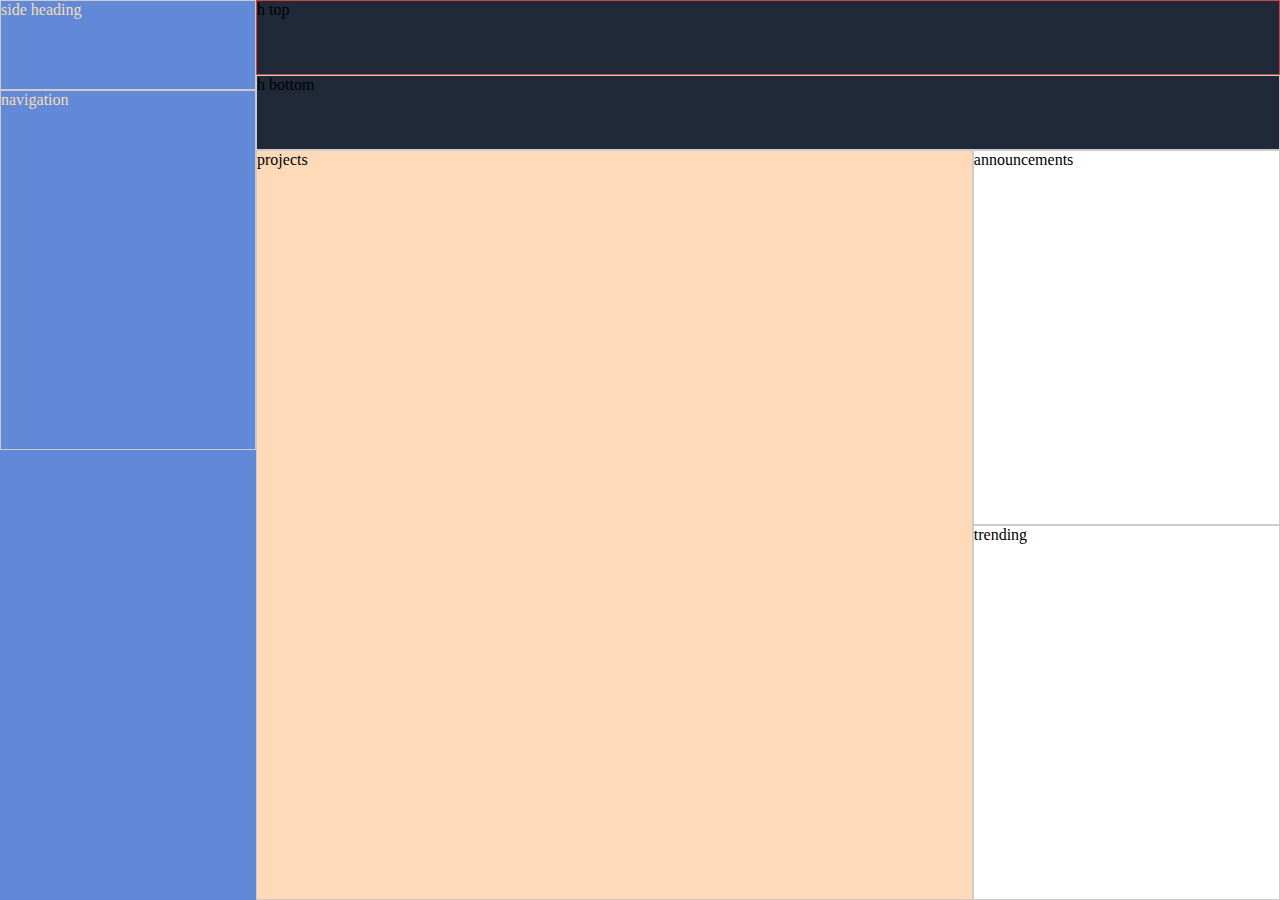
==== index.html @ 38175b99 "add base template using grid for dashboard skeleton" ====
<!DOCTYPE html>
<html lang="en">
<head>
    <meta charset="UTF-8">
    <meta name="viewport" content="width=device-width, initial-scale=1.0">
    <link rel="stylesheet" href="style.css">
    <title>Odin dashboard</title>
</head>
<body>
    <div class="container">
        <section class="header">
            <div class="header-top">h top
            </div>
            <div class="header-bottom">h bottom
            </div>
        </section>
        <section class="sidebar">
            <div class="side-heading">
                side heading
            </div>
            <div class="navigation">
                navigation
            </div>
        </section>
        <section class="content">
            <div class="projects">projects
            </div>
            <div class="announcements">announcements
            </div>
            <div class="trending">trending

            </div>
        </section>
    </div>
</body>
</html>
---- style.css ----
* {
    box-sizing: border-box;
    margin: 0;
    padding: 0;
}

body {
    height: 100vh;
}

.container {
    display: grid;
    height: inherit;
    grid-template-columns: 1fr 4fr;
    grid-template-rows: 1fr 5fr;
    grid-template-areas: 
        "sidebar header"
        "sidebar content";

}

.header {
    background-color: #1F2937;
    grid-area: header;

    display: grid;
}

.header-top {
    border: 1px solid #d14444;
}

.header-bottom {
    border: 1px solid #ccc;
}

.sidebar {
    color: wheat;
    background-color: #6289d8;
    grid-area: sidebar;

    display: grid;
    grid-template-rows: 1fr 4fr 5fr;
}

.side-heading {
    border: 1px solid #ccc;
}

.navigation {
    border: 1px solid #ccc;
}

.content {
    background-color: white;
    grid-area: content;
    display: grid;
    grid-template: 1fr 1fr / 7fr 3fr;
}

.announcements {
    border: 1px solid #ccc;
    grid-area: 1 / 2 / 2 / 3;
}

.trending {
    border: 1px solid #ccc;
    grid-area: 2 / 2 / 3 / 3;
}

.projects {
    border: 1px solid #ccc;
    grid-area: 1 / 1 / 3 / 2;

    background-color: peachpuff;
}
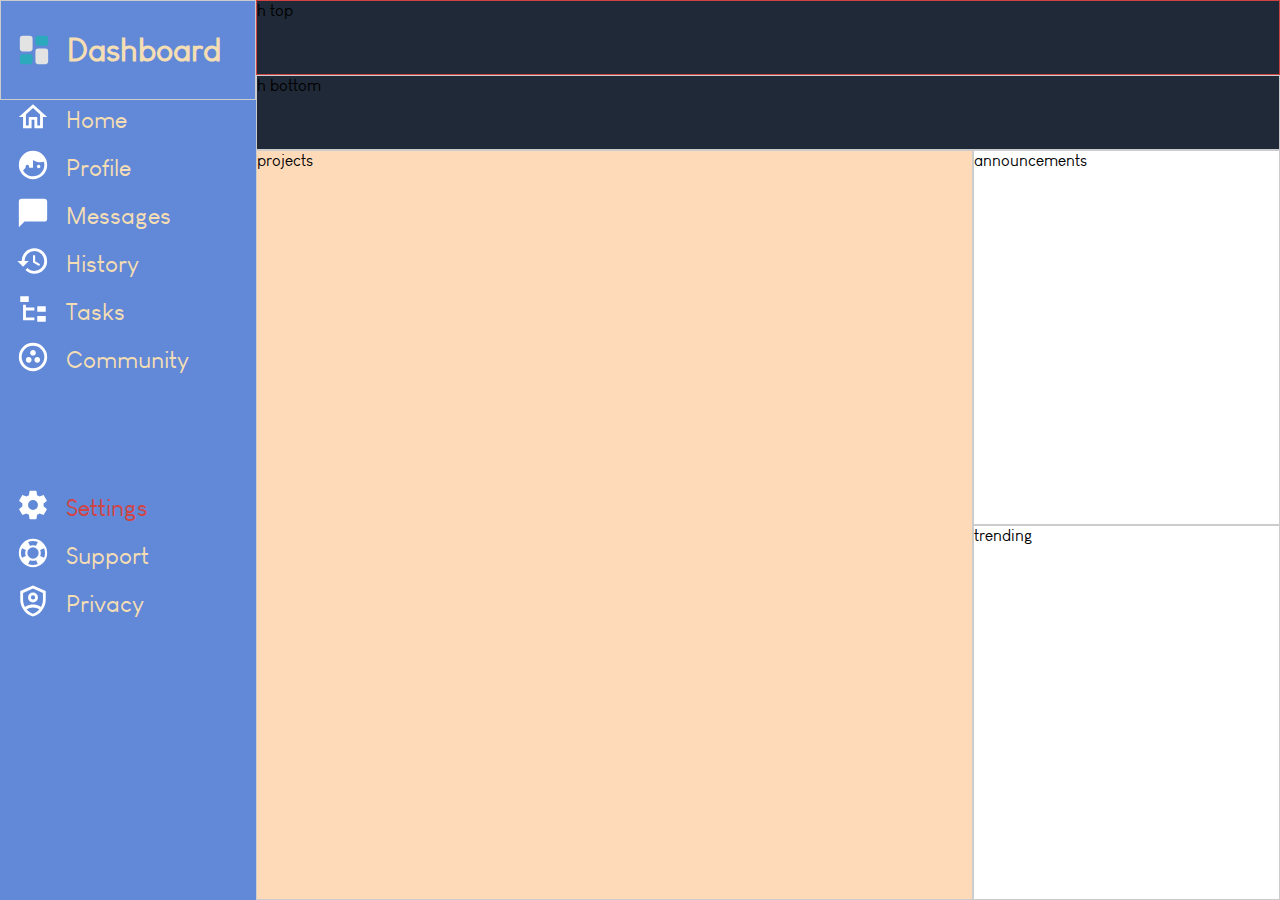
==== commit 980b995f: "sidebar layout added" ====
--- a/index.html
+++ b/index.html
@@ -16,10 +16,40 @@
         </section>
         <section class="sidebar">
             <div class="side-heading">
-                side heading
+                <img id="header-logo" src="img/dashboard.svg" alt="dashboard">
+                <h1>Dashboard</h1>
             </div>
-            <div class="navigation">
-                navigation
+            <div>
+                <ul class="nav-container">
+                    <li>
+                        <span class="icon"><img src="img/home-outline.svg" alt="home"></span>
+                        <span>Home</span>
+                    </li>
+                    <li>
+                        <span class="icon"><img src="img/face-man-profile.svg" alt="profile"></span><span>Profile</span>
+                    </li>
+                    <li>
+                        <span class="icon"><img src="img/message.svg" alt="messages"></span><span>Messages</span>
+                    </li>
+                    <li>
+                        <span class="icon"><img src="img/history.svg" alt="history"></span><span>History</span>
+                    </li>
+                    <li>
+                        <span class="icon"><img src="img/file-tree.svg" alt="tasks"></span><span>Tasks</span>
+                    </li>
+                    <li>
+                        <span class="icon"><img src="img/google-circles-communities.svg" alt="communities"></span><span>Community</span>
+                    </li>
+                    <li class="settings">
+                        <span class="icon"><img src="img/cog.svg" alt="settings"></span><span>Settings</span>
+                    </li>
+                    <li class="support">
+                        <span class="icon"><img src="img/lifebuoy.svg" alt="support"></span><span>Support</span>
+                    </li>
+                    <li class="privacy">
+                        <span class="icon"><img src="img/shield-account-outline.svg" alt="privacy"></span><span>Privacy</span>
+                    </li>
+                </ul>
             </div>
         </section>
         <section class="content">
--- a/style.css
+++ b/style.css
@@ -1,3 +1,10 @@
+@font-face {
+    font-family: "louis-george-cafe";
+    src:
+        url("fonts/louis_george_cafe-webfont.woff2") format("woff2"),
+        url("fonts/louis_george_cafe-webfont.woff") format("woff");
+}
+
 * {
     box-sizing: border-box;
     margin: 0;
@@ -8,6 +15,11 @@
     height: 100vh;
 }
 
+div,
+h1,
+span {
+    font-family: "louis-george-cafe";
+}
 .container {
     display: grid;
     height: inherit;
@@ -40,7 +52,7 @@
     grid-area: sidebar;
 
     display: grid;
-    grid-template-rows: 1fr 4fr 5fr;
+    grid-template-rows: 1fr 8fr;
 }
 
 .side-heading {
@@ -74,3 +86,45 @@
 
     background-color: peachpuff;
 }
+
+
+.icon img,
+#header-logo {
+    width: 34px; /* Set your desired width */
+    height: auto; /* Maintain the aspect ratio */
+    
+}
+
+.icon + span {
+    font-size: 24px;
+}
+
+li,
+.side-heading {
+    list-style-type: none;
+    display: flex;
+    justify-content: flex-start;
+    align-items: center;
+    padding-left: 16px;
+    gap: 16px;
+}
+
+ .nav-container{
+    display: flex;
+    flex-direction: column;
+    row-gap: 10px;
+}
+
+/* ul li:nth-child(n + 7) {
+    
+    color: #d14444;
+} */
+
+/* .nav-container li.settings,
+.nav-container li.privacy,
+.nav-container li.support  */
+
+.nav-container li.settings {
+    color: #d14444;
+    margin-top: 100px;
+}
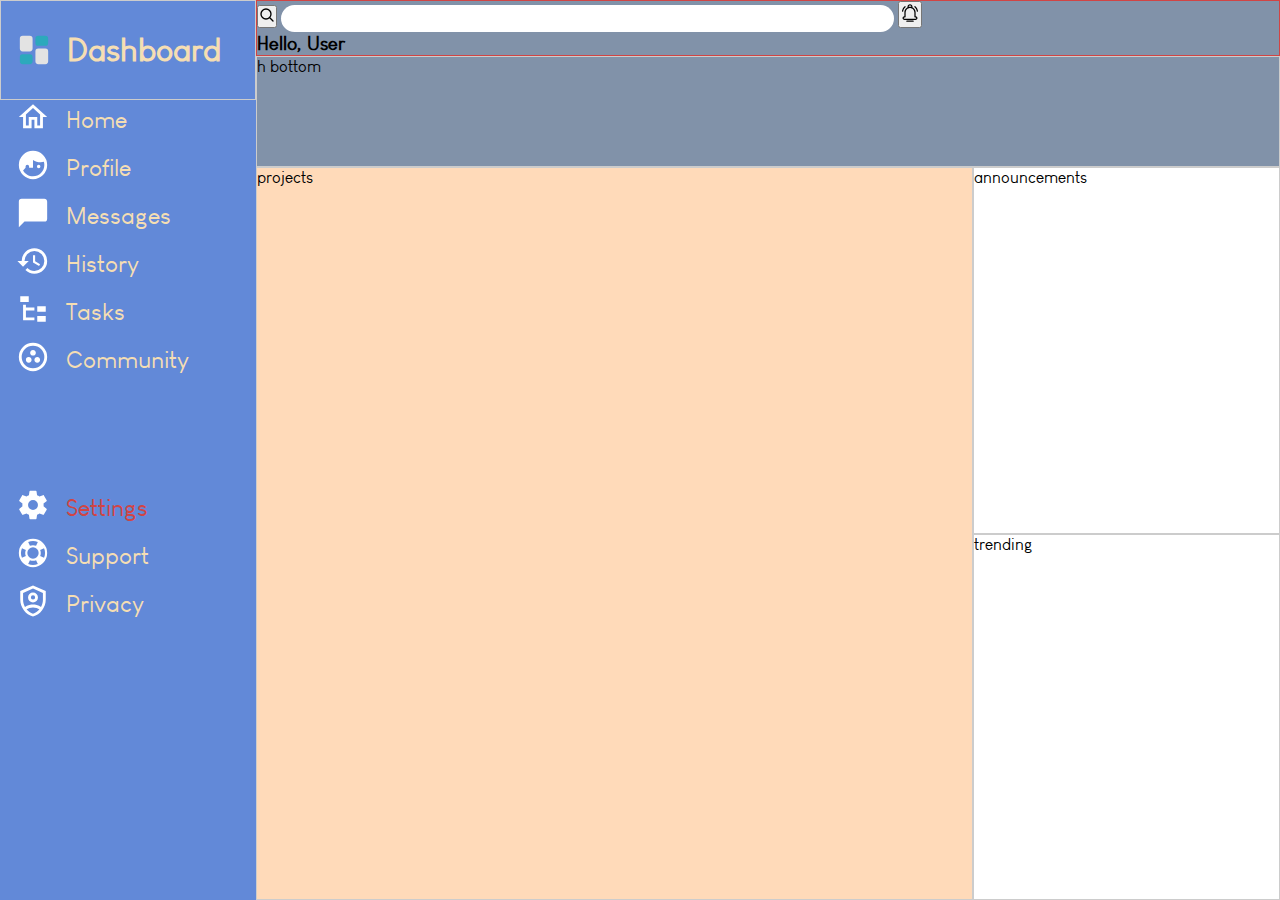
==== commit 4254a35b: "start header section construction" ====
--- a/index.html
+++ b/index.html
@@ -9,7 +9,13 @@
 <body>
     <div class="container">
         <section class="header">
-            <div class="header-top">h top
+            <div class="header-top">
+                <form action="submit">
+                    <button type="submit"><img class="search-icon" src="img/search.svg" alt="search"></button>
+                    <input class="search-bar" type="text">
+                    <button type="submit"><img src="img/bell-notification.svg" alt="notifications" class="bell-icon"></button>
+                    <h3>Hello, User</h3>
+                </form>
             </div>
             <div class="header-bottom">h bottom
             </div>
--- a/style.css
+++ b/style.css
@@ -32,10 +32,11 @@
 }
 
 .header {
-    background-color: #1F2937;
+    background-color: #8192a9;
     grid-area: header;
 
     display: grid;
+    grid-template-rows: 1fr 2fr;
 }
 
 .header-top {
@@ -128,3 +129,19 @@
     color: #d14444;
     margin-top: 100px;
 }
+
+.search-icon {
+    width: 16px;
+    height: auto;
+}
+
+.bell-icon {
+    width: 20px;
+}
+
+.search-bar {
+    width: 60%;
+    height: 2em;
+    border: none;
+    border-radius: 14px;
+}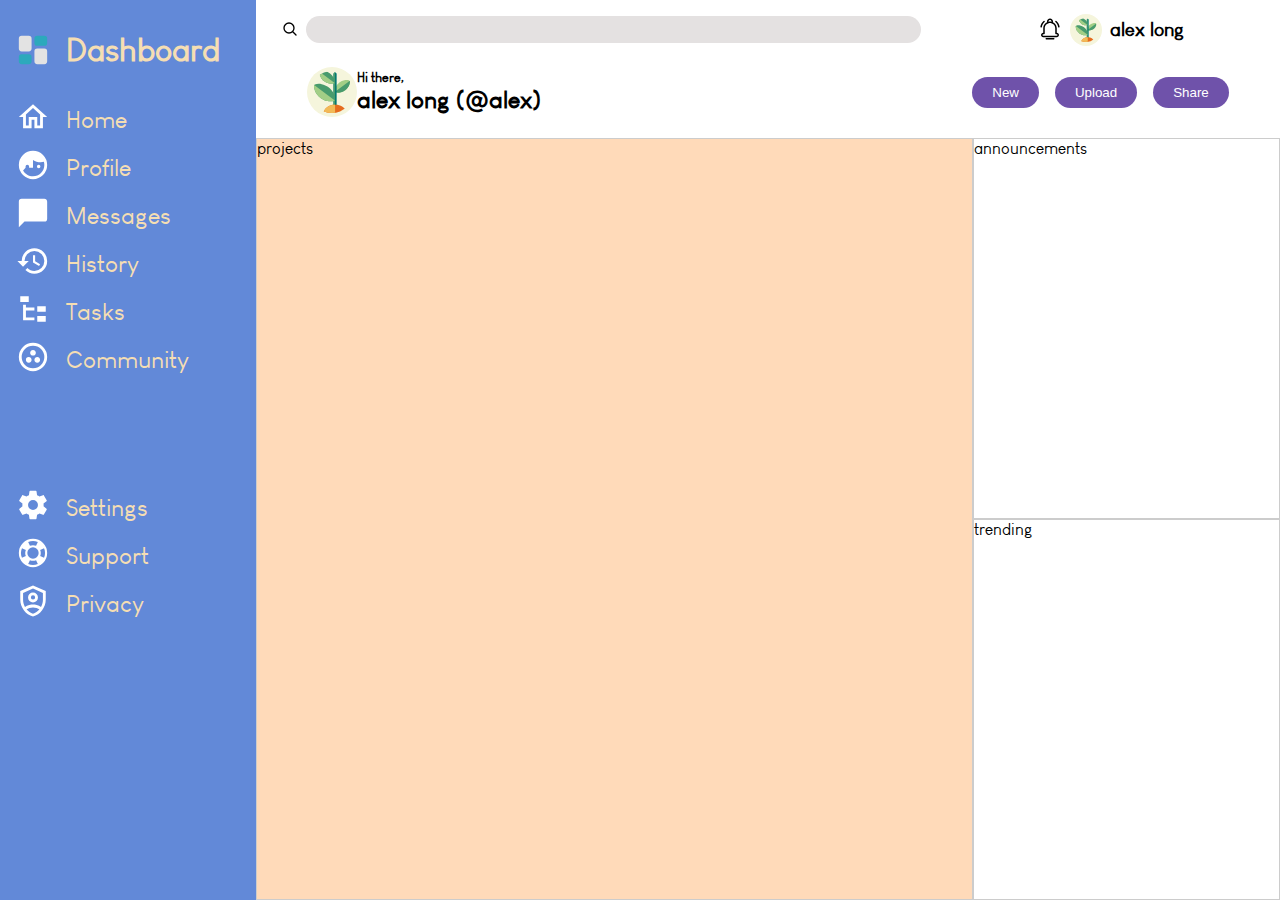
==== commit 3b8c1759: "add header styling" ====
--- a/index.html
+++ b/index.html
@@ -10,14 +10,25 @@
     <div class="container">
         <section class="header">
             <div class="header-top">
-                <form action="submit">
-                    <button type="submit"><img class="search-icon" src="img/search.svg" alt="search"></button>
+                <form class="header-top-form" action="submit">
+                    <button class="search-button" type="submit"><img class="search-icon" src="img/search.svg" alt="search"></button>
                     <input class="search-bar" type="text">
-                    <button type="submit"><img src="img/bell-notification.svg" alt="notifications" class="bell-icon"></button>
-                    <h3>Hello, User</h3>
+                    <button class="noti-button" type="submit"><img src="img/bell-notification.svg" alt="notifications" class="bell-icon"></button>
+                    <img class="user-logo" src="img/plant.svg" alt="plant">
+                    <h3 class="user-hello">alex long</h3>
                 </form>
             </div>
-            <div class="header-bottom">h bottom
+            <div class="header-bottom">
+                <img class="user-logo2" src="img/plant.svg" alt="plant">
+                <div class="bot-subcontainer1">
+                    <p>Hi there,</p>
+                    <p>alex long (@alex)</p>
+                </div>
+                <div class="bot-subcontainer2">
+                    <button class="controls-btt">New</button>
+                    <button class="controls-btt">Upload</button>
+                    <button class="controls-btt">Share</button>
+                </div>
             </div>
         </section>
         <section class="sidebar">
--- a/style.css
+++ b/style.css
@@ -24,7 +24,7 @@
     display: grid;
     height: inherit;
     grid-template-columns: 1fr 4fr;
-    grid-template-rows: 1fr 5fr;
+    grid-template-rows: 0.9fr 5fr;
     grid-template-areas: 
         "sidebar header"
         "sidebar content";
@@ -32,7 +32,7 @@
 }
 
 .header {
-    background-color: #8192a9;
+    background-color: #ffffff;
     grid-area: header;
 
     display: grid;
@@ -40,11 +40,32 @@
 }
 
 .header-top {
-    border: 1px solid #d14444;
+    /* border: 1px solid #a5f90a; */
+    display: flex;
+    justify-content: center;
+    align-items: center;
+    padding-top: 14px;
+}
+
+.header-top-form {
+    /* border: 1px solid #ccc; */
+    display: grid;
+    grid-template-columns: 0.2fr 15fr 0.3fr 0.3fr 3fr;
+    grid-template-areas: 
+        "search search-bar notification icon user";
+    gap: 8px;
+    height: inherit;
+    width: 95%;
 }
 
 .header-bottom {
-    border: 1px solid #ccc;
+    /* border: 1px solid #ccc; */
+    display: grid;
+    grid-template-columns: 0.7fr 8fr 5fr;
+    align-items: center;
+    width: 90%;
+    align-self: center;
+    justify-self: center;
 }
 
 .sidebar {
@@ -56,9 +77,9 @@
     grid-template-rows: 1fr 8fr;
 }
 
-.side-heading {
-    border: 1px solid #ccc;
-}
+/* .side-heading {
+    /* border: 1px solid #ccc; */
+ */
 
 .navigation {
     border: 1px solid #ccc;
@@ -88,11 +109,10 @@
     background-color: peachpuff;
 }
 
-
 .icon img,
 #header-logo {
-    width: 34px; /* Set your desired width */
-    height: auto; /* Maintain the aspect ratio */
+    width: 34px;
+    height: auto;
     
 }
 
@@ -116,32 +136,97 @@
     row-gap: 10px;
 }
 
-/* ul li:nth-child(n + 7) {
-    
-    color: #d14444;
-} */
-
-/* .nav-container li.settings,
-.nav-container li.privacy,
-.nav-container li.support  */
-
 .nav-container li.settings {
-    color: #d14444;
     margin-top: 100px;
+}
+
+.search-button {
+    grid-area: search;
+    justify-self: flex-start;
 }
 
 .search-icon {
     width: 16px;
     height: auto;
+    
+}
+
+.noti-button {
+    grid-area: notification;
 }
 
 .bell-icon {
-    width: 20px;
+    width: clamp(16px, 2em, 24px);
 }
 
 .search-bar {
-    width: 60%;
+    width: 85%;
     height: 2em;
     border: none;
     border-radius: 14px;
+    padding-left: 8px;
+    grid-area: search-bar;
+    margin-top: 2px;
+    background-color: #e4e1e1;
+}
+
+.search-bar:focus {
+    outline: none;
+}
+
+
+
+button {
+    border: none;
+    background-color: inherit;
+}
+
+.user-logo {
+    width: 32px;
+    height: auto;
+    background-color: beige;
+    padding: 4px;
+    border-radius: 50%;
+    grid-area: icon;
+}
+
+.user-hello {
+    grid-area: user;
+    line-height: 32px;
+}
+
+.user-logo2 {
+    width: 50px;
+    height: auto;
+    background-color: beige;
+    padding: 4px;
+    border-radius: 50%;
+}
+
+.bot-subcontainer1 {
+    display: flex;
+    flex-direction: column;
+}
+
+.bot-subcontainer1 p:nth-child(1) {
+    font-weight: bold;
+    font-size: small;
+}
+
+.bot-subcontainer1 p:nth-child(2) {
+    font-weight: 900;
+    font-size: 1.5em;
+}
+
+.bot-subcontainer2 {
+    display: flex;
+    gap: 16px;
+    justify-self: flex-end;
+}
+
+.controls-btt {
+    background-color: #6f52aa;
+    padding: 8px 20px;
+    border-radius: 16px;
+    color: white;
 }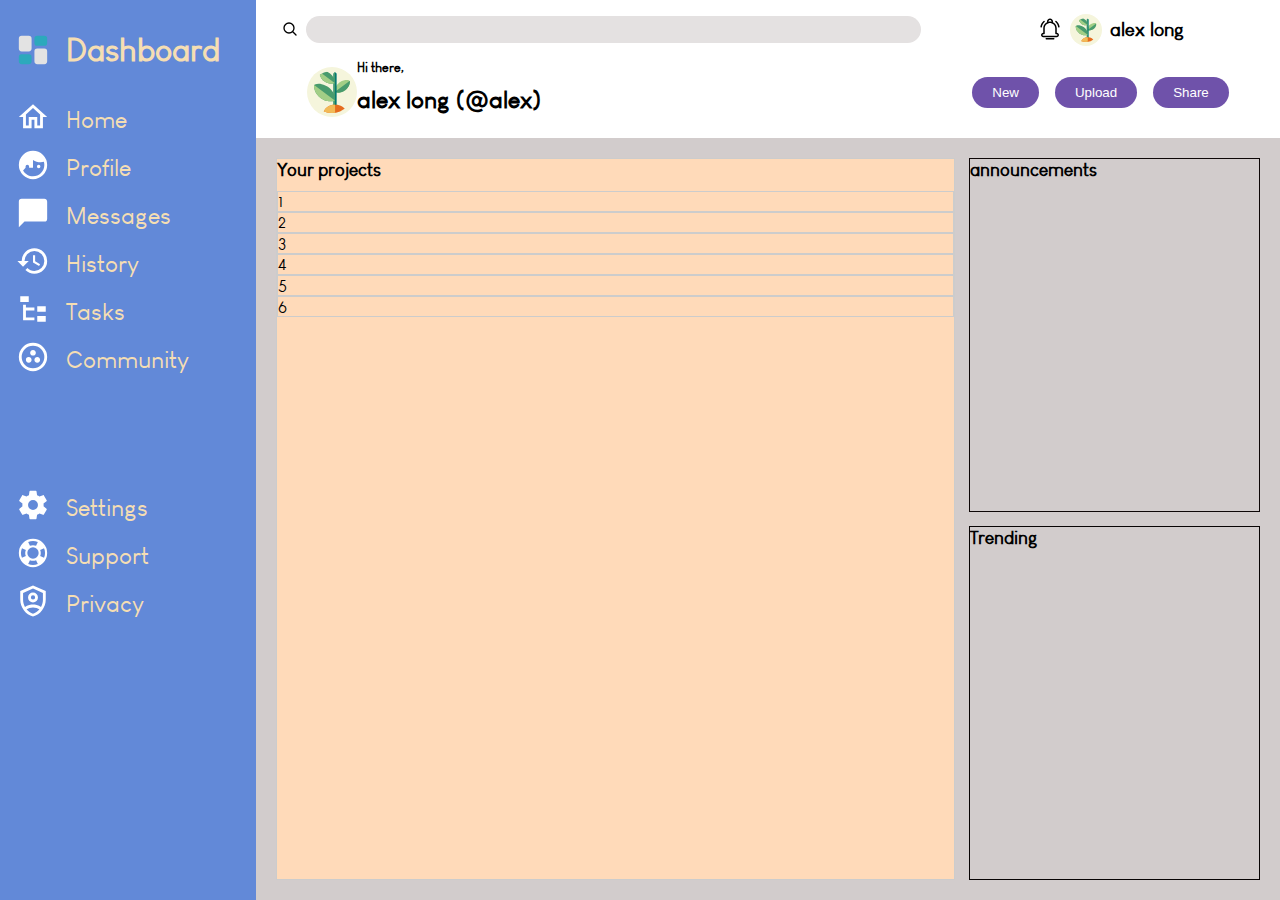
==== commit 98476284: "light scaffolding for content section" ====
--- a/index.html
+++ b/index.html
@@ -70,12 +70,20 @@
             </div>
         </section>
         <section class="content">
-            <div class="projects">projects
+            <div class="projects">
+                <p>Your projects</p>
+                <div class="card">1</div>
+                <div class="card">2</div>
+                <div class="card">3</div>
+                <div class="card">4</div>
+                <div class="card">5</div>
+                <div class="card">6</div>
             </div>
-            <div class="announcements">announcements
+            <div class="announcements">
+                <p>announcements</p>
             </div>
-            <div class="trending">trending
-
+            <div class="trending">
+                <p>Trending</p>
             </div>
         </section>
     </div>
--- a/style.css
+++ b/style.css
@@ -86,19 +86,21 @@
 }
 
 .content {
-    background-color: white;
+    background-color: rgb(210, 204, 204);
     grid-area: content;
     display: grid;
     grid-template: 1fr 1fr / 7fr 3fr;
+    padding: 20px;
+    gap: 14px;
 }
 
 .announcements {
-    border: 1px solid #ccc;
+    border: 1px solid #0e0707;
     grid-area: 1 / 2 / 2 / 3;
 }
 
 .trending {
-    border: 1px solid #ccc;
+    border: 1px solid #080404;
     grid-area: 2 / 2 / 3 / 3;
 }
 
@@ -229,4 +231,15 @@
     padding: 8px 20px;
     border-radius: 16px;
     color: white;
+}
+
+div p {
+    font-size: 18px;
+    font-weight: bold;
+    margin-bottom: 10px;
+}
+
+.card {
+    border: 1px solid #ccc;
+    
 }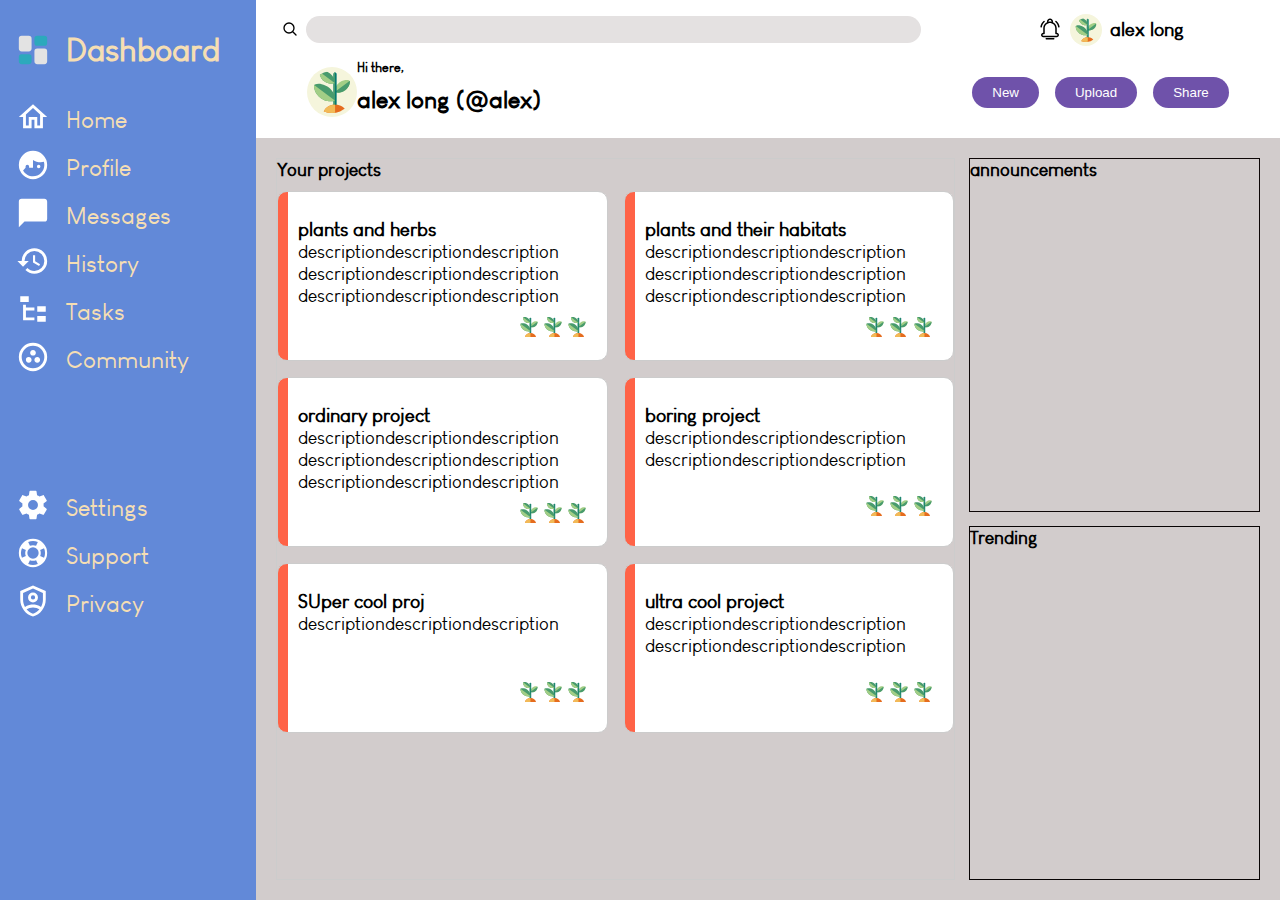
==== commit f1555a76: "add ux for side bar (hover) + further building of  cards" ====
--- a/index.html
+++ b/index.html
@@ -72,12 +72,71 @@
         <section class="content">
             <div class="projects">
                 <p>Your projects</p>
-                <div class="card">1</div>
-                <div class="card">2</div>
-                <div class="card">3</div>
-                <div class="card">4</div>
-                <div class="card">5</div>
-                <div class="card">6</div>
+                <section class="proj-container">
+                    <div class="card">
+                        <h3>plants and herbs</h3>
+                        <p>descriptiondescriptiondescription
+                            descriptiondescriptiondescription
+                            descriptiondescriptiondescription
+                        </p>
+                        <div>
+                            <img src="img/plant.svg" alt="plant">
+                            <img src="img/plant.svg" alt="plant">
+                            <img src="img/plant.svg" alt="plant">
+                        </div>
+                    </div>
+                    <div class="card">
+                        <h3>plants and their habitats</h3>
+                        <p>descriptiondescriptiondescription
+                            descriptiondescriptiondescription
+                            descriptiondescriptiondescription</p>                        <div>
+                            <img src="img/plant.svg" alt="plant">
+                            <img src="img/plant.svg" alt="plant">
+                            <img src="img/plant.svg" alt="plant">
+                        </div>
+                    </div>
+                    <div class="card">
+                        <h3>ordinary project</h3>
+                        <p>descriptiondescriptiondescription
+                            descriptiondescriptiondescription
+                            descriptiondescriptiondescription</p>                        <div>
+                            <img src="img/plant.svg" alt="plant">
+                            <img src="img/plant.svg" alt="plant">
+                            <img src="img/plant.svg" alt="plant">
+                        </div>
+                    </div>
+                    <div class="card">
+                        <h3>boring project</h3>
+                        <p>descriptiondescriptiondescription
+                            descriptiondescriptiondescription
+                        <div>
+                            <img src="img/plant.svg" alt="plant">
+                            <img src="img/plant.svg" alt="plant">
+                            <img src="img/plant.svg" alt="plant">
+                        </div>
+                    </div>
+                    <div class="card">
+                        <h3>SUper cool proj</h3>
+                        <p>
+                            descriptiondescriptiondescription</p>
+                        <div>
+                            <img src="img/plant.svg" alt="plant">
+                            <img src="img/plant.svg" alt="plant">
+                            <img src="img/plant.svg" alt="plant">
+                        </div>
+                    </div>
+                    <div class="card">
+                        <h3>ultra cool project</h3>
+                        <p>descriptiondescriptiondescription
+                            descriptiondescriptiondescription
+                            </p>
+                        <div>
+                            <img src="img/plant.svg" alt="plant">
+                            <img src="img/plant.svg" alt="plant">
+                            <img src="img/plant.svg" alt="plant">
+                        </div>
+                    </div>
+                </section>
             </div>
             <div class="announcements">
                 <p>announcements</p>
--- a/style.css
+++ b/style.css
@@ -108,7 +108,7 @@
     border: 1px solid #ccc;
     grid-area: 1 / 1 / 3 / 2;
 
-    background-color: peachpuff;
+    background-color: inherit;
 }
 
 .icon img,
@@ -239,7 +239,39 @@
     margin-bottom: 10px;
 }
 
+.proj-container {
+    display: grid;
+    grid-template-columns: repeat(auto-fit, minmax(280px, 1fr));
+    grid-template-rows: repeat(3, 170px);
+    height: 100%;
+    gap: 16px;
+}   
+
 .card {
     border: 1px solid #ccc;
-    
+    background: linear-gradient(to right, tomato 10px, white 1px); 
+    border-radius: 10px;
+    padding: 26px 20px;
+
+    display: flex;
+    flex-direction: column;
+
+}
+
+div img {
+    width: 20px;
+}
+
+.card div {
+    align-self: flex-end;
+    margin-top: auto;
+}
+
+.card p {
+    font-weight: lighter;
+}
+
+li span:nth-child(2):hover {
+    color: #9c85cb;
+    cursor: pointer;
 }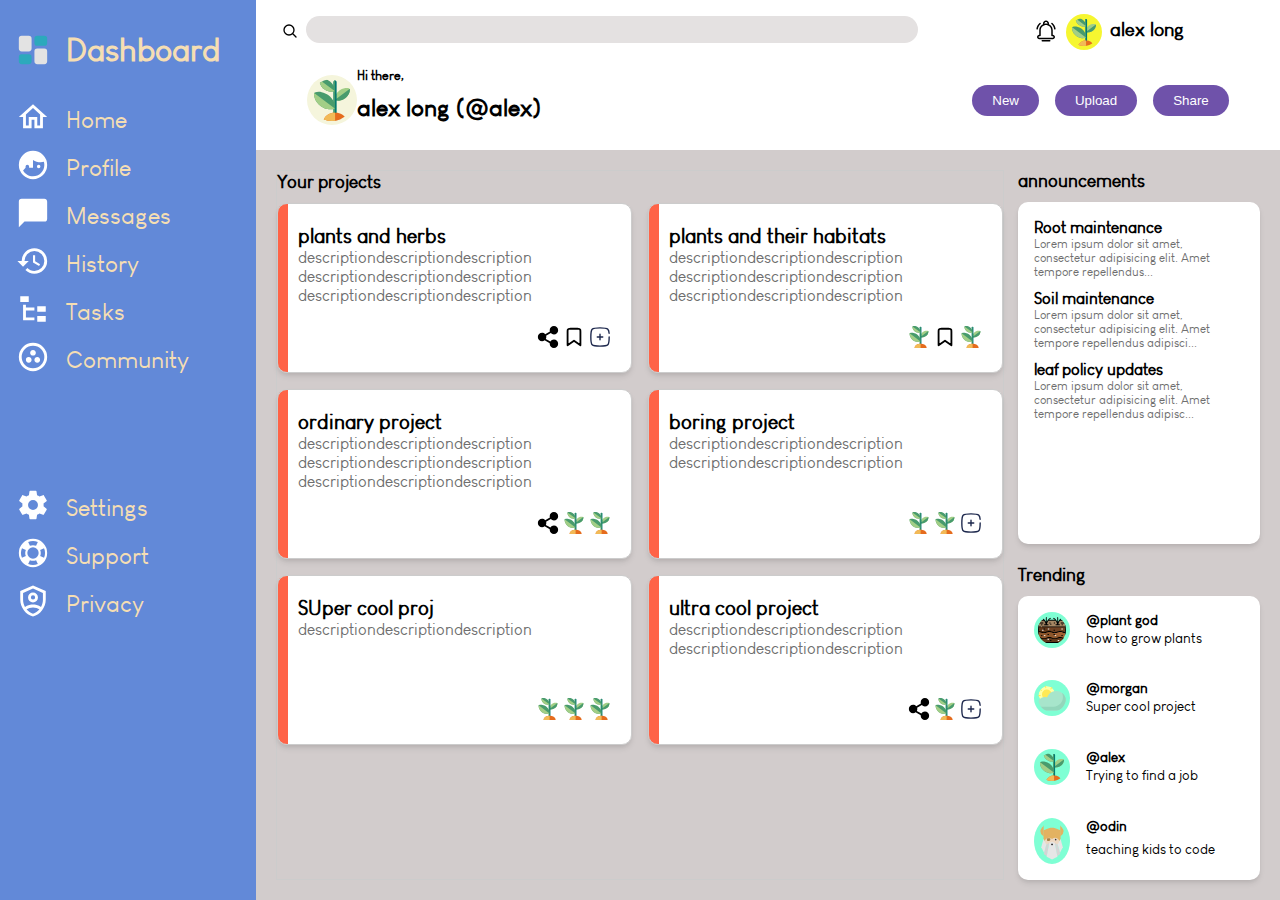
==== commit ebf08a52: "add content to announcement + trending section + layout" ====
--- a/index.html
+++ b/index.html
@@ -80,9 +80,9 @@
                             descriptiondescriptiondescription
                         </p>
                         <div>
-                            <img src="img/plant.svg" alt="plant">
-                            <img src="img/plant.svg" alt="plant">
-                            <img src="img/plant.svg" alt="plant">
+                            <img src="img/share.svg" alt="plant">
+                            <img src="img/bookmark.svg" alt="plant">
+                            <img src="img/add.svg" alt="plant">
                         </div>
                     </div>
                     <div class="card">
@@ -91,7 +91,7 @@
                             descriptiondescriptiondescription
                             descriptiondescriptiondescription</p>                        <div>
                             <img src="img/plant.svg" alt="plant">
-                            <img src="img/plant.svg" alt="plant">
+                            <img src="img/bookmark.svg" alt="plant">
                             <img src="img/plant.svg" alt="plant">
                         </div>
                     </div>
@@ -100,8 +100,8 @@
                         <p>descriptiondescriptiondescription
                             descriptiondescriptiondescription
                             descriptiondescriptiondescription</p>                        <div>
-                            <img src="img/plant.svg" alt="plant">
-                            <img src="img/plant.svg" alt="plant">
+                                <img src="img/share.svg" alt="plant">
+                                <img src="img/plant.svg" alt="plant">
                             <img src="img/plant.svg" alt="plant">
                         </div>
                     </div>
@@ -112,7 +112,7 @@
                         <div>
                             <img src="img/plant.svg" alt="plant">
                             <img src="img/plant.svg" alt="plant">
-                            <img src="img/plant.svg" alt="plant">
+                            <img src="img/add.svg" alt="plant">
                         </div>
                     </div>
                     <div class="card">
@@ -131,18 +131,57 @@
                             descriptiondescriptiondescription
                             </p>
                         <div>
+                            <img src="img/share.svg" alt="plant">
                             <img src="img/plant.svg" alt="plant">
-                            <img src="img/plant.svg" alt="plant">
-                            <img src="img/plant.svg" alt="plant">
+                            <img src="img/add.svg" alt="plant">
                         </div>
                     </div>
                 </section>
             </div>
             <div class="announcements">
                 <p>announcements</p>
+                <section class="ann-container side-container">
+                    <div class="small-card">
+                        <h4>Root maintenance</h4>
+                        <p>Lorem ipsum dolor sit amet, consectetur adipisicing elit.
+                             Amet tempore repellendus... </p>
+                    </div>
+                    <div class="small-card">
+                        <h4>Soil maintenance</h4>
+                        <p>Lorem ipsum dolor sit amet, consectetur adipisicing elit.
+                             Amet tempore repellendus adipisci... </p>
+                    </div>
+                    <div class="small-card">
+                        <h4>leaf policy updates</h4>
+                        <p>Lorem ipsum dolor sit amet, consectetur adipisicing elit.
+                             Amet tempore repellendus adipisc... </p>
+                    </div>
+                </section>
             </div>
             <div class="trending">
                 <p>Trending</p>
+                <section class="trend-container side-container">
+                    <div class="profile-card">
+                        <img src="img/soil.svg" alt="">
+                        <p>@plant god</p>
+                        <p>how to grow plants</p>
+                    </div>
+                    <div class="profile-card">
+                        <img src="img/cloudy-sun.svg" alt="">
+                        <p>@morgan</p>
+                        <p>Super cool project</p>
+                    </div>
+                    <div class="profile-card">
+                        <img src="img/plant.svg" alt="">
+                        <p>@alex</p>
+                        <p>Trying to find a job</p>
+                    </div>
+                    <div class="profile-card">
+                        <img src="img/odin-icon.svg" alt="">
+                        <p>@odin</p>
+                        <p>teaching kids to code</p>
+                    </div>
+                </section>
             </div>
         </section>
     </div>
--- a/style.css
+++ b/style.css
@@ -9,6 +9,7 @@
     box-sizing: border-box;
     margin: 0;
     padding: 0;
+    --text-color: #6f6f6f;
 }
 
 body {
@@ -89,18 +90,18 @@
     background-color: rgb(210, 204, 204);
     grid-area: content;
     display: grid;
-    grid-template: 1fr 1fr / 7fr 3fr;
+    grid-template: 1.2fr 1fr / 3fr 1fr;
     padding: 20px;
     gap: 14px;
 }
 
 .announcements {
-    border: 1px solid #0e0707;
+    /* border: 1px solid #0e0707; */
     grid-area: 1 / 2 / 2 / 3;
 }
 
 .trending {
-    border: 1px solid #080404;
+    /* border: 1px solid #080404; */
     grid-area: 2 / 2 / 3 / 3;
 }
 
@@ -176,17 +177,15 @@
     outline: none;
 }
 
-
-
 button {
     border: none;
     background-color: inherit;
 }
 
 .user-logo {
-    width: 32px;
+    width: 36px;
     height: auto;
-    background-color: beige;
+    background-color: rgb(246, 246, 48);
     padding: 4px;
     border-radius: 50%;
     grid-area: icon;
@@ -243,23 +242,25 @@
     display: grid;
     grid-template-columns: repeat(auto-fit, minmax(280px, 1fr));
     grid-template-rows: repeat(3, 170px);
-    height: 100%;
     gap: 16px;
+
 }   
 
 .card {
     border: 1px solid #ccc;
     background: linear-gradient(to right, tomato 10px, white 1px); 
     border-radius: 10px;
-    padding: 26px 20px;
-
-    display: flex;
-    flex-direction: column;
+    padding: 20px 20px;
+
+    display: flex;
+    flex-direction: column;
+    max-width: 400px;
+    box-shadow: 0 4px 6px -1px rgba(0, 0, 0, 0.1), 0 2px 4px -1px rgba(0, 0, 0, 0.06);
 
 }
 
 div img {
-    width: 20px;
+    width: 22px;
 }
 
 .card div {
@@ -267,11 +268,71 @@
     margin-top: auto;
 }
 
+.card h3 {
+    font-size: 20px;
+}
 .card p {
     font-weight: lighter;
+    font-size: 16px;
+    color: var(--text-color);
 }
 
 li span:nth-child(2):hover {
     color: #9c85cb;
     cursor: pointer;
+}
+
+.side-container {
+    /* border: 1px solid #c61212; */
+    border-radius: 10px;
+    height: 90%;
+    padding: 16px;
+    background-color: white;
+    box-shadow: 0 4px 6px -1px rgba(0, 0, 0, 0.1), 0 2px 4px -1px rgba(0, 0, 0, 0.06);
+}
+
+.small-card p{
+    font-size: 12px;
+    font-weight: lighter;
+    color: var(--text-color);
+}
+
+.ann-container {
+    display: flex;
+    flex-direction: column;
+    justify-content: space;
+
+}
+
+.trend-container {
+    display: flex;
+    flex-direction: column;
+    justify-content: space-between;
+}
+
+.profile-card {
+    display: grid;
+    grid-template-columns: 1fr 3fr;
+    grid-template-rows: 1fr 1fr;
+    grid-template-areas: 
+        "icon ign"
+        "icon text";
+}
+.profile-card > img {
+    width: 36px;
+    padding: 4px;
+    background-color: aquamarine;
+    border-radius: 50%;
+    grid-area: icon; 
+}
+
+.profile-card p {
+    font-size: 14px;
+    margin-bottom: 0;
+}
+
+.profile-card p:nth-child(3) {
+    font-size: 14px;
+    font-weight: lighter;
+    
 }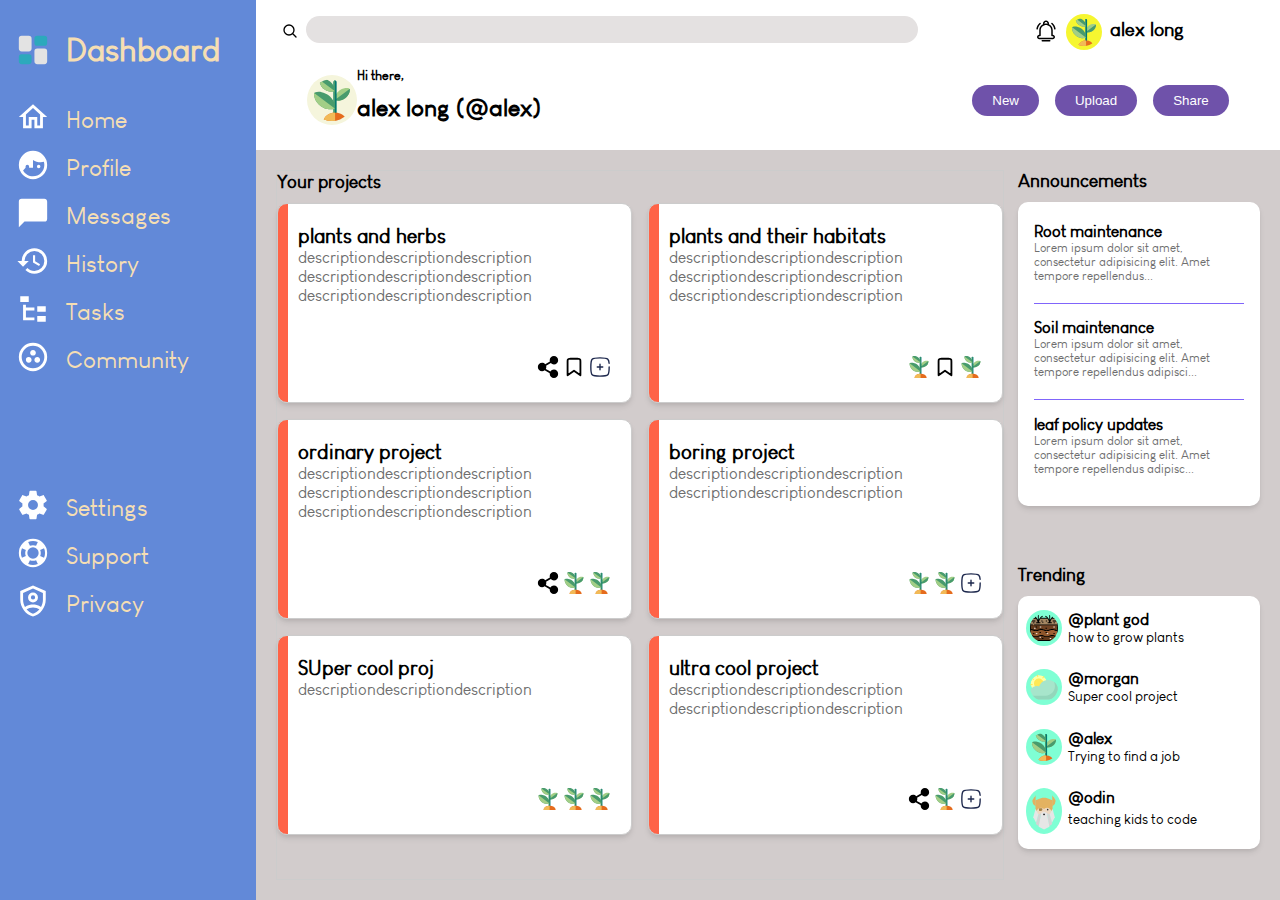
==== commit a3149b15: "make dashboard UI almost complete, requires touchups" ====
--- a/index.html
+++ b/index.html
@@ -139,7 +139,7 @@
                 </section>
             </div>
             <div class="announcements">
-                <p>announcements</p>
+                <p>Announcements</p>
                 <section class="ann-container side-container">
                     <div class="small-card">
                         <h4>Root maintenance</h4>
--- a/style.css
+++ b/style.css
@@ -29,7 +29,6 @@
     grid-template-areas: 
         "sidebar header"
         "sidebar content";
-
 }
 
 .header {
@@ -93,6 +92,7 @@
     grid-template: 1.2fr 1fr / 3fr 1fr;
     padding: 20px;
     gap: 14px;
+    min-width: 900px;
 }
 
 .announcements {
@@ -182,6 +182,10 @@
     background-color: inherit;
 }
 
+button:hover {
+    cursor: pointer;
+}
+
 .user-logo {
     width: 36px;
     height: auto;
@@ -240,8 +244,8 @@
 
 .proj-container {
     display: grid;
-    grid-template-columns: repeat(auto-fit, minmax(280px, 1fr));
-    grid-template-rows: repeat(3, 170px);
+    grid-template-columns: repeat(auto-fit, minmax(300px, 1fr));
+    grid-template-rows: repeat(auto-fit, 1fr);
     gap: 16px;
 
 }   
@@ -251,12 +255,10 @@
     background: linear-gradient(to right, tomato 10px, white 1px); 
     border-radius: 10px;
     padding: 20px 20px;
-
-    display: flex;
-    flex-direction: column;
-    max-width: 400px;
+    height: 200px;
+    display: flex;
+    flex-direction: column;
     box-shadow: 0 4px 6px -1px rgba(0, 0, 0, 0.1), 0 2px 4px -1px rgba(0, 0, 0, 0.06);
-
 }
 
 div img {
@@ -295,28 +297,39 @@
     font-size: 12px;
     font-weight: lighter;
     color: var(--text-color);
+    border-bottom: 1px solid #8065fb;
+    padding-bottom: 20px;
 }
 
 .ann-container {
     display: flex;
     flex-direction: column;
-    justify-content: space;
-
+    justify-content: space-evenly;
+    height: 80%;
+}
+
+.ann-container .small-card:last-of-type p {
+    border-bottom: none;
+    padding-bottom: 0;
 }
 
 .trend-container {
     display: flex;
     flex-direction: column;
     justify-content: space-between;
+    padding: 6% 8px;
+    row-gap: 8px;
+    height: 80%;
 }
 
 .profile-card {
     display: grid;
-    grid-template-columns: 1fr 3fr;
+    grid-template-columns: auto 1fr;
     grid-template-rows: 1fr 1fr;
     grid-template-areas: 
         "icon ign"
         "icon text";
+    column-gap: 6px;
 }
 .profile-card > img {
     width: 36px;
@@ -327,12 +340,11 @@
 }
 
 .profile-card p {
-    font-size: 14px;
+    font-size: 1em;
     margin-bottom: 0;
 }
 
 .profile-card p:nth-child(3) {
     font-size: 14px;
     font-weight: lighter;
-    
 }